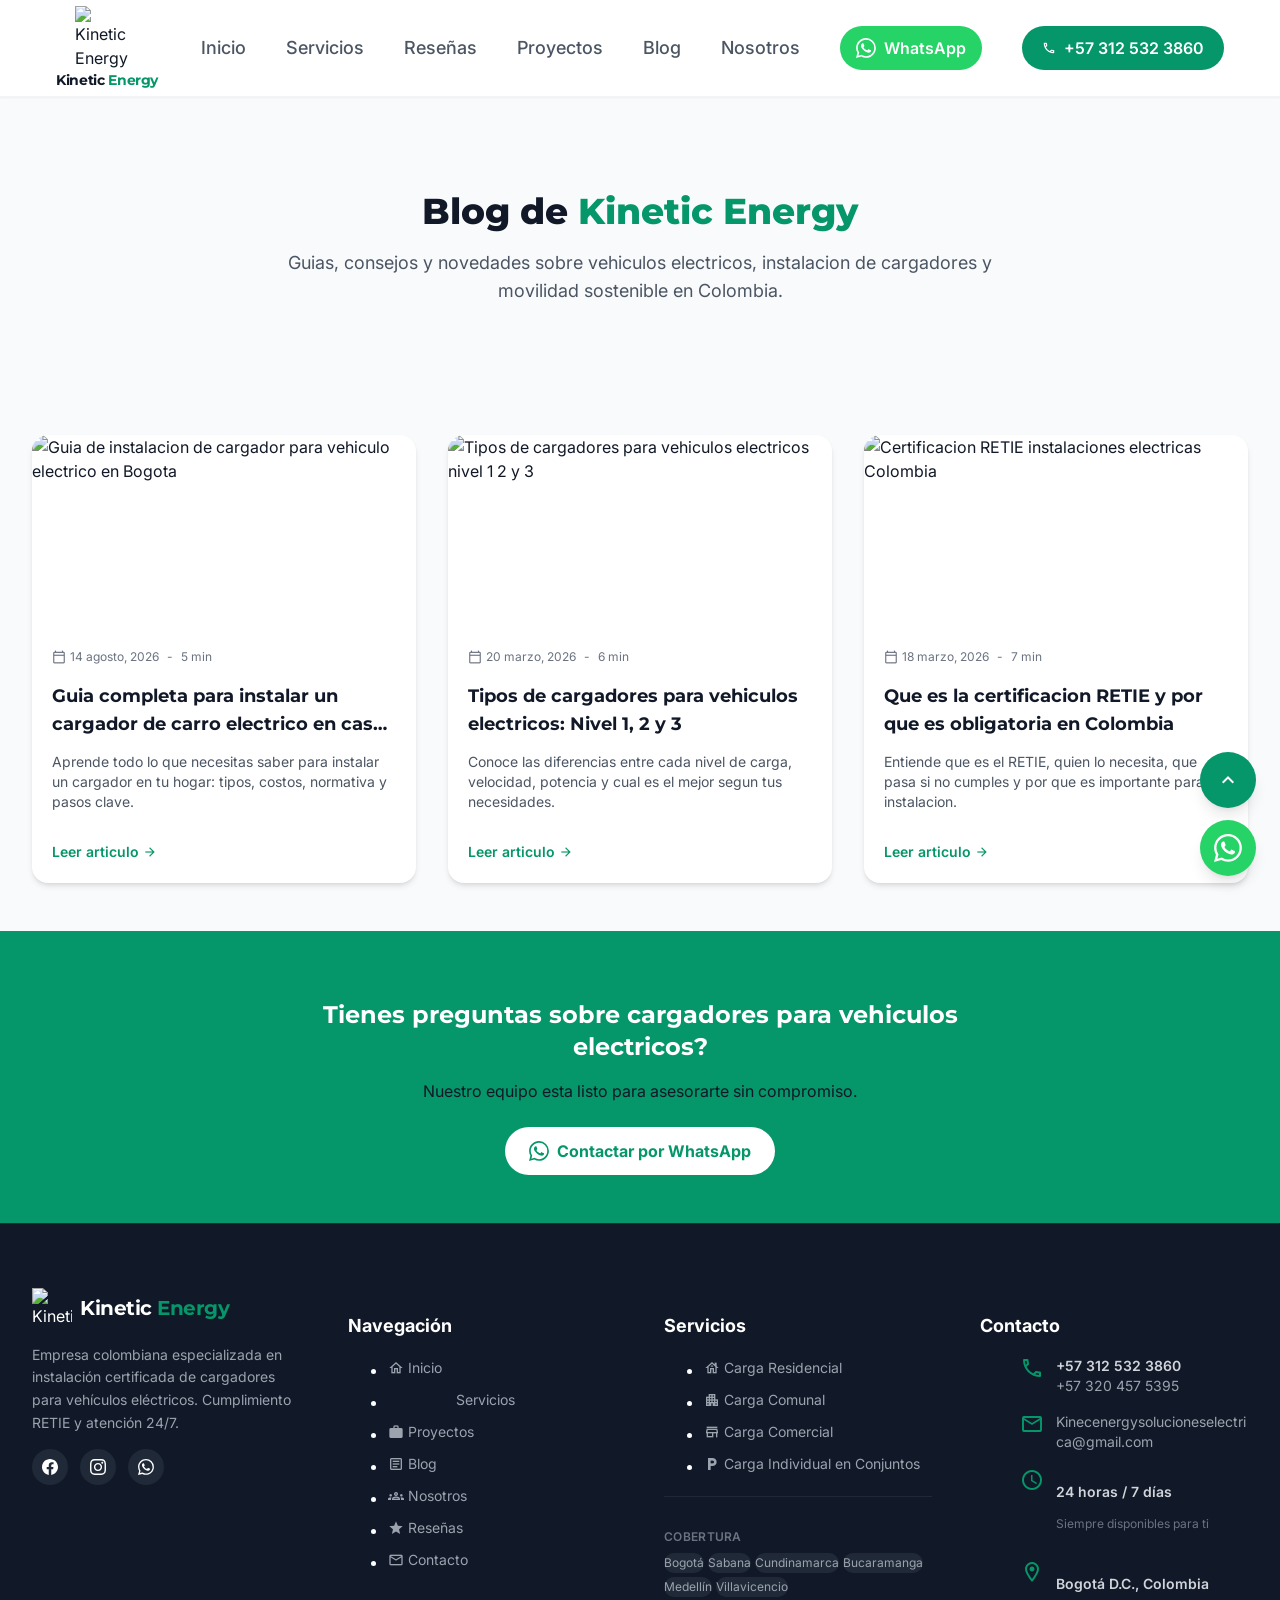
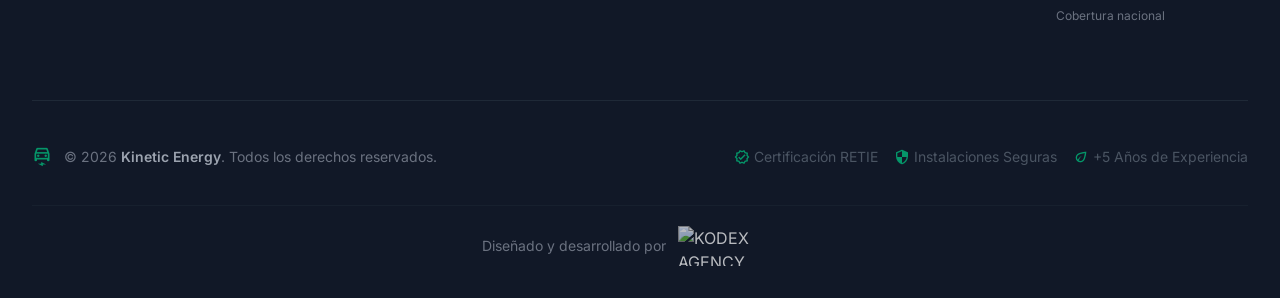
==== blog/articles.html @ fba554c0 "bugFix; routes" ====
<!DOCTYPE html>
<html lang="es">

<head>
  <!-- Google tag (gtag.js) -->
  <script async src="https://www.googletagmanager.com/gtag/js?id=G-LBH65TG3PK"></script>
  <script>
    window.dataLayer = window.dataLayer || [];
    function gtag() { dataLayer.push(arguments); }
    gtag('js', new Date());
    gtag('config', 'G-LBH65TG3PK');
  </script>
  <meta charset="utf-8" />
  <meta content="width=device-width, initial-scale=1.0" name="viewport" />
  <title>Blog | Kinetic Energy - Guias sobre Vehiculos Electricos y Cargadores en Colombia</title>
  <meta name="description"
    content="Articulos, guias y consejos sobre vehiculos electricos, instalacion de cargadores, normativa RETIE y movilidad sostenible en Colombia." />
  <meta name="keywords"
    content="blog vehiculos electricos Colombia, guia cargadores EV, instalacion cargador electrico, normativa RETIE, movilidad electrica Bogota" />
  <meta name="robots" content="index, follow" />
  <meta name="author" content="Kinetic Energy" />
  <link rel="canonical" href="https://kineticenergy.com.co/blog/articles.html" />
  <link rel="sitemap" type="application/xml" href="/sitemap.xml" />
  <!-- Open Graph -->
  <meta property="og:type" content="website" />
  <meta property="og:locale" content="es_CO" />
  <meta property="og:site_name" content="Kinetic Energy" />
  <meta property="og:title" content="Blog | Kinetic Energy - Guias sobre Vehiculos Electricos" />
  <meta property="og:description"
    content="Articulos, guias y consejos sobre vehiculos electricos, instalacion de cargadores y movilidad sostenible en Colombia." />
  <meta property="og:url" content="https://kineticenergy.com.co/blog/articles.html" />
  <meta property="og:image"
    content="https://res.cloudinary.com/dpnv9gx8m/image/upload/f_auto,q_auto,w_1400/v1772758401/kinetic-energy/img/background.webp" />
  <!-- Twitter Card -->
  <meta name="twitter:card" content="summary_large_image" />
  <meta name="twitter:title" content="Blog | Kinetic Energy - Guias sobre Vehiculos Electricos" />
  <meta name="twitter:description"
    content="Articulos, guias y consejos sobre vehiculos electricos y cargadores en Colombia." />
  <meta name="twitter:image"
    content="https://res.cloudinary.com/dpnv9gx8m/image/upload/f_auto,q_auto,w_1400/v1772758401/kinetic-energy/img/background.webp" />
  <!-- JSON-LD Structured Data -->
  <script type="application/ld+json">
{
  "@context": "https://schema.org",
  "@type": "Blog",
  "name": "Blog de Kinetic Energy",
  "description": "Articulos, guias y consejos sobre vehiculos electricos, instalacion de cargadores y movilidad sostenible en Colombia.",
  "url": "https://kineticenergy.com.co/blog/",
  "publisher": {
    "@type": "Organization",
    "name": "Kinetic Energy",
    "logo": {
      "@type": "ImageObject",
      "url": "https://res.cloudinary.com/dpnv9gx8m/image/upload/f_auto,q_auto,w_200/v1772758402/kinetic-energy/img/logo%20ke.png"
    }
  }
}
</script>
  <!-- Favicon -->
  <link rel="icon" type="image/png"
    href="https://res.cloudinary.com/dpnv9gx8m/image/upload/f_auto,q_auto,w_200/v1772758402/kinetic-energy/img/logo%20ke.png" />
  <link rel="apple-touch-icon"
    href="https://res.cloudinary.com/dpnv9gx8m/image/upload/f_auto,q_auto,w_200/v1772758402/kinetic-energy/img/logo%20ke.png" />
  <link href="https://fonts.googleapis.com" rel="preconnect" />
  <link crossorigin="" href="https://fonts.gstatic.com" rel="preconnect" />
  <link rel="preconnect" href="https://res.cloudinary.com" />
  <!-- Fuentes -->
  <link
    href="https://fonts.googleapis.com/css2?family=Inter:wght@300;400;600;700&amp;family=Montserrat:wght@500;700;800&amp;display=swap"
    rel="stylesheet" media="print" onload="this.media='all'" />
  <noscript>
    <link
      href="https://fonts.googleapis.com/css2?family=Inter:wght@300;400;600;700&amp;family=Montserrat:wght@500;700;800&amp;display=swap"
      rel="stylesheet" />
  </noscript>
  <!-- Material Icons -->
  <link href="https://fonts.googleapis.com/icon?family=Material+Icons+Outlined" rel="stylesheet" media="print"
    onload="this.media='all'" />
  <noscript>
    <link href="https://fonts.googleapis.com/icon?family=Material+Icons+Outlined" rel="stylesheet" />
  </noscript>
  <!-- CSS Modular -->
  <link rel="stylesheet" href="css/blog.css" />
  <style>
    .h-48{height:12rem}
    .rounded-t-xl{border-top-left-radius:1rem;border-top-right-radius:1rem}
    .inset-0{inset:0}
    .line-clamp-2{overflow:hidden;display:-webkit-box;-webkit-box-orient:vertical;-webkit-line-clamp:2}
    .line-clamp-3{overflow:hidden;display:-webkit-box;-webkit-box-orient:vertical;-webkit-line-clamp:3}
    .mb-12{margin-bottom:3rem}
    .mt-5{margin-top:1.25rem}
  </style>
</head>

<body class="bg-background-light dark:bg-background-dark text-gray-900 dark:text-text-dark font-sans transition-colors duration-300">
  <!-- Navegacion (componente) -->
  <div id="nav-component"></div>

  <!-- Hero Section -->
  <section class="py-16 bg-gray-50 dark:bg-gray-900">
    <div class="max-w-7xl mx-auto px-4 sm:px-6 lg:px-8 text-center">
      <h1 class="font-display text-4xl md:text-4xl font-extrabold text-gray-900 dark:text-white mb-4">
        Blog de <span class="text-primary">Kinetic Energy</span>
      </h1>
      <p class="text-lg text-gray-600 dark:text-gray-400 max-w-3xl mx-auto">
        Guias, consejos y novedades sobre vehiculos electricos, instalacion de cargadores y movilidad sostenible en Colombia.
      </p>
    </div>
  </section>

  <!-- Lista de Articulos -->
  <section class="py-12">
    <div class="max-w-7xl mx-auto px-4 sm:px-6 lg:px-8">
      <div class="grid grid-cols-1 md:grid-cols-2 lg:grid-cols-3 gap-8">

        <!-- Articulo 1 -->
        <article class="bg-white dark:bg-surface-dark rounded-2xl shadow-md overflow-hidden hover:shadow-xl transition-all">
          <a href="guia-instalacion-cargador-vehiculo-electrico-bogota.html" class="block">
            <div class="relative h-48 overflow-hidden">
              <img src="https://res.cloudinary.com/dpnv9gx8m/image/upload/f_auto,q_auto,w_600/v1772758399/kinetic-energy/img/Home%20Charging.jpg"
                alt="Guia de instalacion de cargador para vehiculo electrico en Bogota"
                class="w-full h-full object-cover" loading="lazy" />
              <span class="absolute top-3 left-3 bg-primary/90 text-white text-xs font-semibold px-3 py-1 rounded-full">Guia</span>
            </div>
            <div class="p-5">
              <div class="flex items-center gap-2 text-xs text-gray-500 dark:text-gray-400 mb-2">
                <span class="flex items-center gap-1">
                  <span class="material-icons-outlined text-sm">calendar_today</span>
                  14 agosto, 2026
                </span>
                <span>-</span>
                <span>5 min</span>
              </div>
              <h2 class="font-display text-lg font-bold text-gray-900 dark:text-white mb-2 line-clamp-2">
                Guia completa para instalar un cargador de carro electrico en casa en Bogota (2026)
              </h2>
              <p class="text-sm text-gray-600 dark:text-gray-400 line-clamp-3">
                Aprende todo lo que necesitas saber para instalar un cargador en tu hogar: tipos, costos, normativa y pasos clave.
              </p>
              <span class="inline-flex items-center gap-1 text-primary font-semibold text-sm mt-4 hover:text-secondary transition">
                Leer articulo
                <span class="material-icons-outlined text-sm">arrow_forward</span>
              </span>
            </div>
          </a>
        </article>

        <!-- Articulo 2 -->
        <article class="bg-white dark:bg-surface-dark rounded-2xl shadow-md overflow-hidden hover:shadow-xl transition-all">
          <a href="tipos-cargadores-vehiculos-electricos-nivel-1-2-3.html" class="block">
            <div class="relative h-48 overflow-hidden">
              <img src="https://res.cloudinary.com/dpnv9gx8m/image/upload/f_auto,q_auto,w_600/v1772758398/kinetic-energy/img/Carga%20Comercial%20y%20Conjuntos.jpg"
                alt="Tipos de cargadores para vehiculos electricos nivel 1 2 y 3"
                class="w-full h-full object-cover" loading="lazy" />
              <span class="absolute top-3 left-3 bg-primary/90 text-white text-xs font-semibold px-3 py-1 rounded-full">Educativo</span>
            </div>
            <div class="p-5">
              <div class="flex items-center gap-2 text-xs text-gray-500 dark:text-gray-400 mb-2">
                <span class="flex items-center gap-1">
                  <span class="material-icons-outlined text-sm">calendar_today</span>
                  20 marzo, 2026
                </span>
                <span>-</span>
                <span>6 min</span>
              </div>
              <h2 class="font-display text-lg font-bold text-gray-900 dark:text-white mb-2 line-clamp-2">
                Tipos de cargadores para vehiculos electricos: Nivel 1, 2 y 3
              </h2>
              <p class="text-sm text-gray-600 dark:text-gray-400 line-clamp-3">
                Conoce las diferencias entre cada nivel de carga, velocidad, potencia y cual es el mejor segun tus necesidades.
              </p>
              <span class="inline-flex items-center gap-1 text-primary font-semibold text-sm mt-4 hover:text-secondary transition">
                Leer articulo
                <span class="material-icons-outlined text-sm">arrow_forward</span>
              </span>
            </div>
          </a>
        </article>

        <!-- Articulo 3 -->
        <article class="bg-white dark:bg-surface-dark rounded-2xl shadow-md overflow-hidden hover:shadow-xl transition-all">
          <a href="certificacion-retie-instalaciones-electricas.html" class="block">
            <div class="relative h-48 overflow-hidden">
              <img src="https://res.cloudinary.com/dpnv9gx8m/image/upload/f_auto,q_auto,w_600/v1772758393/kinetic-energy/img/546460037_122114178602979830_6595005026838582444_n.jpg"
                alt="Certificacion RETIE instalaciones electricas Colombia"
                class="w-full h-full object-cover" loading="lazy" />
              <span class="absolute top-3 left-3 bg-primary/90 text-white text-xs font-semibold px-3 py-1 rounded-full">Normativa</span>
            </div>
            <div class="p-5">
              <div class="flex items-center gap-2 text-xs text-gray-500 dark:text-gray-400 mb-2">
                <span class="flex items-center gap-1">
                  <span class="material-icons-outlined text-sm">calendar_today</span>
                  18 marzo, 2026
                </span>
                <span>-</span>
                <span>7 min</span>
              </div>
              <h2 class="font-display text-lg font-bold text-gray-900 dark:text-white mb-2 line-clamp-2">
                Que es la certificacion RETIE y por que es obligatoria en Colombia
              </h2>
              <p class="text-sm text-gray-600 dark:text-gray-400 line-clamp-3">
                Entiende que es el RETIE, quien lo necesita, que pasa si no cumples y por que es importante para tu instalacion.
              </p>
              <span class="inline-flex items-center gap-1 text-primary font-semibold text-sm mt-4 hover:text-secondary transition">
                Leer articulo
                <span class="material-icons-outlined text-sm">arrow_forward</span>
              </span>
            </div>
          </a>
        </article>

      </div>
    </div>
  </section>

  <!-- CTA Section -->
  <section class="py-12 bg-primary">
    <div class="max-w-3xl mx-auto px-4 sm:px-6 lg:px-8 text-center">
      <h2 class="font-display text-2xl md:text-3xl font-bold text-white mb-4">
        Tienes preguntas sobre cargadores para vehiculos electricos?
      </h2>
      <p class="text-green-100 mb-6">
        Nuestro equipo esta listo para asesorarte sin compromiso.
      </p>
      <a href="https://wa.me/573125323860?text=Hola%2C%20vengo%20desde%20el%20blog%20de%20Kinetic%20Energy%20y%20tengo%20una%20consulta."
        target="_blank"
        class="inline-flex items-center gap-2 bg-white text-primary px-6 py-3 rounded-full font-bold hover:bg-gray-100 transition">
        <svg class="w-5 h-5" fill="currentColor" viewBox="0 0 16 16"><path d="M13.601 2.326A7.854 7.854 0 0 0 7.994 0C3.627 0 .068 3.558.064 7.926c0 1.399.366 2.76 1.057 3.965L0 16l4.204-1.102a7.933 7.933 0 0 0 3.79.965h.004c4.368 0 7.926-3.558 7.93-7.93A7.898 7.898 0 0 0 13.6 2.326zM7.994 14.521a6.573 6.573 0 0 1-3.356-.92l-.24-.144-2.494.654.666-2.433-.156-.251a6.56 6.56 0 0 1-1.007-3.505c0-3.626 2.957-6.584 6.591-6.584a6.56 6.56 0 0 1 4.66 1.931 6.557 6.557 0 0 1 1.928 4.66c-.004 3.639-2.961 6.592-6.592 6.592zm3.615-4.934c-.197-.099-1.17-.578-1.353-.646-.182-.065-.315-.099-.445.099-.133.197-.513.646-.627.775-.114.133-.232.148-.43.05-.197-.1-.836-.308-1.592-.985-.59-.525-.985-1.175-1.103-1.372-.114-.198-.011-.304.088-.403.087-.088.197-.232.296-.346.1-.114.133-.198.198-.33.065-.134.034-.248-.015-.347-.05-.099-.445-1.076-.612-1.47-.16-.389-.323-.335-.445-.34-.114-.007-.247-.007-.38-.007a.729.729 0 0 0-.529.247c-.182.198-.691.677-.691 1.654 0 .977.71 1.916.81 2.049.098.133 1.394 2.132 3.383 2.992.47.205.84.326 1.129.418.475.152.904.129 1.246.08.38-.058 1.171-.48 1.338-.943.164-.464.164-.86.114-.943-.049-.084-.182-.133-.38-.232z"></path></svg>
        Contactar por WhatsApp
      </a>
    </div>
  </section>

  <!-- Footer (componente) -->
  <div id="footer-component"></div>

  <!-- Botones flotantes (componente) -->
  <div id="floating-buttons-component"></div>

  <!-- JS Modular -->
  <script src="/js/components.js"></script>
</body>
</html>
---- blog/css/blog.css ----
/* Tailwind CSS Base */
*,:after,:before{--tw-border-spacing-x:0;--tw-border-spacing-y:0;--tw-translate-x:0;--tw-translate-y:0;--tw-rotate:0;--tw-skew-x:0;--tw-skew-y:0;--tw-scale-x:1;--tw-scale-y:1;--tw-ring-offset-width:0px;--tw-ring-offset-color:#fff;--tw-ring-color:rgba(59,130,246,.5);--tw-ring-offset-shadow:0 0 #0000;--tw-ring-shadow:0 0 #0000;--tw-shadow:0 0 #0000;--tw-shadow-colored:0 0 #0000;box-sizing:border-box;border:0 solid #e5e7eb}:host,html{line-height:1.5;-webkit-text-size-adjust:100%;font-family:Inter,sans-serif}body{margin:0;line-height:inherit}h1,h2,h3,h4,h5,h6{font-size:inherit;font-weight:inherit}a{color:inherit;text-decoration:inherit}img,svg,video{display:block;vertical-align:middle}img,video{max-width:100%;height:auto}.visible{visibility:visible}.fixed{position:fixed}.absolute{position:absolute}.relative{position:relative}.sticky{position:sticky}.bottom-6{bottom:1.5rem}.right-6{right:1.5rem}.top-0{top:0}.z-50{z-index:50}.mx-auto{margin-left:auto;margin-right:auto}.mb-2{margin-bottom:.5rem}.mb-3{margin-bottom:.75rem}.mb-4{margin-bottom:1rem}.mb-6{margin-bottom:1.5rem}.mb-8{margin-bottom:2rem}.mt-1{margin-top:.25rem}.mt-4{margin-top:1rem}.mt-6{margin-top:1.5rem}.mt-8{margin-top:2rem}.mt-12{margin-top:3rem}.block{display:block}.flex{display:flex}.inline-flex{display:inline-flex}.grid{display:grid}.hidden{display:none}.h-10{height:2.5rem}.h-14{height:3.5rem}.h-16{height:4rem}.h-24{height:6rem}.h-4{height:1rem}.h-5{height:1.25rem}.h-7{height:1.75rem}.h-9{height:2.25rem}.h-full{height:100%}.w-10{width:2.5rem}.w-14{width:3.5rem}.w-16{width:4rem}.w-4{width:1rem}.w-5{width:1.25rem}.w-7{width:1.75rem}.w-9{width:2.25rem}.w-auto{width:auto}.w-full{width:100%}.max-w-3xl{max-width:48rem}.max-w-4xl{max-width:56rem}.max-w-7xl{max-width:80rem}.flex-shrink-0{flex-shrink:0}.cursor-pointer{cursor:pointer}.grid-cols-1{grid-template-columns:repeat(1,minmax(0,1fr))}.flex-col{flex-direction:column}.flex-wrap{flex-wrap:wrap}.items-start{align-items:flex-start}.items-center{align-items:center}.justify-center{justify-content:center}.justify-between{justify-content:space-between}.gap-0{gap:0}.gap-1{gap:.25rem}.gap-2{gap:.5rem}.gap-3{gap:.75rem}.gap-4{gap:1rem}.gap-6{gap:1.5rem}.gap-8{gap:2rem}.gap-12{gap:3rem}.space-x-10>:not([hidden])~:not([hidden]){margin-left:2.5rem}.space-y-2>:not([hidden])~:not([hidden]){margin-top:.5rem}.space-y-4>:not([hidden])~:not([hidden]){margin-top:1rem}.overflow-hidden{overflow:hidden}.break-all{word-break:break-all}.rounded-2xl{border-radius:1rem}.rounded-full{border-radius:9999px}.rounded-lg{border-radius:.5rem}.rounded-xl{border-radius:1rem}.border{border-width:1px}.border-b{border-bottom-width:1px}.border-t{border-top-width:1px}.border-l-4{border-left-width:4px}.border-gray-100{border-color:rgb(243 244 246)}.border-gray-200{border-color:rgb(229 231 235)}.border-gray-800{border-color:rgb(31 41 55)}.border-gray-800\/50{border-color:rgba(31,41,55,.5)}.border-primary{border-color:rgb(5 150 105)}.bg-background-light{background-color:rgb(249 250 251)}.bg-gray-50{background-color:rgb(249 250 251)}.bg-gray-100{background-color:rgb(243 244 246)}.bg-gray-800{background-color:rgb(31 41 55)}.bg-gray-900{background-color:rgb(17 24 39)}.bg-primary{background-color:rgb(5 150 105)}.bg-primary\/5{background-color:rgba(5,150,105,.05)}.bg-primary\/10{background-color:rgba(5,150,105,.1)}.bg-surface-light{background-color:rgb(255 255 255)}.bg-surface-light\/90{background-color:hsla(0,0%,100%,.9)}.bg-white{background-color:rgb(255 255 255)}.bg-\[\#25D366\]{background-color:rgb(37 211 102)}.object-cover{object-fit:cover}.object-contain{object-fit:contain}.p-4{padding:1rem}.p-5{padding:1.25rem}.p-6{padding:1.5rem}.px-3{padding-left:.75rem;padding-right:.75rem}.px-4{padding-left:1rem;padding-right:1rem}.px-5{padding-left:1.25rem;padding-right:1.25rem}.px-6{padding-left:1.5rem;padding-right:1.5rem}.py-1{padding-top:.25rem;padding-bottom:.25rem}.py-2{padding-top:.5rem;padding-bottom:.5rem}.py-2\.5{padding-top:.625rem;padding-bottom:.625rem}.py-3{padding-top:.75rem;padding-bottom:.75rem}.py-4{padding-top:1rem;padding-bottom:1rem}.py-8{padding-top:2rem;padding-bottom:2rem}.py-12{padding-top:3rem;padding-bottom:3rem}.py-16{padding-top:4rem;padding-bottom:4rem}.py-0\.5{padding-top:.125rem;padding-bottom:.125rem}.pb-8{padding-bottom:2rem}.pl-4{padding-left:1rem}.pl-6{padding-left:1.5rem}.pt-5{padding-top:1.25rem}.pt-8{padding-top:2rem}.pt-16{padding-top:4rem}.text-left{text-align:left}.text-center{text-align:center}.font-display{font-family:Montserrat,sans-serif}.font-sans{font-family:Inter,sans-serif}.text-2xl{font-size:1.5rem;line-height:2rem}.text-3xl{font-size:1.875rem;line-height:2.25rem}.text-4xl{font-size:2.25rem;line-height:2.5rem}.text-base{font-size:1rem;line-height:1.5rem}.text-lg{font-size:1.125rem;line-height:1.75rem}.text-sm{font-size:.875rem;line-height:1.25rem}.text-xl{font-size:1.25rem;line-height:1.75rem}.text-xs{font-size:.75rem;line-height:1rem}.font-bold{font-weight:700}.font-extrabold{font-weight:800}.font-medium{font-weight:500}.font-semibold{font-weight:600}.uppercase{text-transform:uppercase}.leading-relaxed{line-height:1.625}.leading-tight{line-height:1.25}.tracking-tight{letter-spacing:-.025em}.tracking-wide{letter-spacing:.025em}.text-gray-300{color:rgb(209 213 219)}.text-gray-400{color:rgb(156 163 175)}.text-gray-500{color:rgb(107 114 128)}.text-gray-600{color:rgb(75 85 99)}.text-gray-700{color:rgb(55 65 81)}.text-gray-900{color:rgb(17 24 39)}.text-primary{color:rgb(5 150 105)}.text-white{color:rgb(255 255 255)}.opacity-70{opacity:.7}.shadow-lg{--tw-shadow:0 10px 15px -3px rgba(0,0,0,.1),0 4px 6px -4px rgba(0,0,0,.1);box-shadow:var(--tw-ring-offset-shadow,0 0 #0000),var(--tw-ring-shadow,0 0 #0000),var(--tw-shadow)}.shadow-md{--tw-shadow:0 4px 6px -1px rgba(0,0,0,.1),0 2px 4px -2px rgba(0,0,0,.1);box-shadow:var(--tw-ring-offset-shadow,0 0 #0000),var(--tw-ring-shadow,0 0 #0000),var(--tw-shadow)}.shadow-sm{--tw-shadow:0 1px 2px 0 rgba(0,0,0,.05);box-shadow:var(--tw-ring-offset-shadow,0 0 #0000),var(--tw-ring-shadow,0 0 #0000),var(--tw-shadow)}.shadow-green-500\/30{--tw-shadow-color:rgba(34,197,94,.3);--tw-shadow:var(--tw-shadow-colored)}.backdrop-blur-md{backdrop-filter:blur(12px)}.transition{transition-property:color,background-color,border-color,text-decoration-color,fill,stroke,opacity,box-shadow,transform,filter,backdrop-filter;transition-timing-function:cubic-bezier(.4,0,.2,1);transition-duration:.15s}.transition-all{transition-property:all;transition-timing-function:cubic-bezier(.4,0,.2,1);transition-duration:.15s}.transition-colors{transition-property:color,background-color,border-color,text-decoration-color,fill,stroke;transition-timing-function:cubic-bezier(.4,0,.2,1);transition-duration:.15s}.transition-opacity{transition-property:opacity;transition-timing-function:cubic-bezier(.4,0,.2,1);transition-duration:.15s}.duration-300{transition-duration:.3s}.hover\:bg-secondary:hover{background-color:rgb(4 120 87)}.hover\:bg-\[\#20bd5a\]:hover{background-color:rgb(32 189 90)}.hover\:bg-\[\#1877F2\]:hover{background-color:rgb(24 119 242)}.hover\:bg-\[\#25D366\]:hover{background-color:rgb(37 211 102)}.hover\:bg-gray-50:hover{background-color:rgb(249 250 251)}.hover\:bg-gray-100:hover{background-color:rgb(243 244 246)}.hover\:bg-gradient-to-br:hover{background-image:linear-gradient(to bottom right,var(--tw-gradient-stops))}.hover\:from-\[\#833AB4\]:hover{--tw-gradient-from:#833ab4;--tw-gradient-to:rgba(131,58,180,0);--tw-gradient-stops:var(--tw-gradient-from),var(--tw-gradient-to)}.hover\:to-\[\#F77737\]:hover{--tw-gradient-to:#f77737}.hover\:text-primary:hover{color:rgb(5 150 105)}.hover\:text-secondary:hover{color:rgb(4 120 87)}.hover\:opacity-100:hover{opacity:1}.hover\:shadow-xl:hover{--tw-shadow:0 20px 25px -5px rgba(0,0,0,.1),0 8px 10px -6px rgba(0,0,0,.1);box-shadow:var(--tw-ring-offset-shadow,0 0 #0000),var(--tw-ring-shadow,0 0 #0000),var(--tw-shadow)}.hover\:scale-110:hover{transform:scale(1.1)}.focus\:outline-none:focus{outline:2px solid transparent;outline-offset:2px}.dark\:border-gray-700:is(.dark *){border-color:rgb(55 65 81)}.dark\:bg-background-dark:is(.dark *){background-color:rgb(17 24 39)}.dark\:bg-gray-800:is(.dark *){background-color:rgb(31 41 55)}.dark\:bg-surface-dark:is(.dark *){background-color:rgb(31 41 55)}.dark\:bg-surface-dark\/90:is(.dark *){background-color:rgba(31,41,55,.9)}.dark\:text-gray-300:is(.dark *){color:rgb(209 213 219)}.dark\:text-gray-400:is(.dark *){color:rgb(156 163 175)}.dark\:text-text-dark:is(.dark *){color:rgb(243 244 246)}.dark\:text-white:is(.dark *){color:rgb(255 255 255)}.dark\:hover\:bg-gray-800:hover:is(.dark *){background-color:rgb(31 41 55)}.dark\:hover\:text-primary:hover:is(.dark *){color:rgb(5 150 105)}@media (min-width:640px){.sm\:px-6{padding-left:1.5rem;padding-right:1.5rem}}@media (min-width:768px){.md\:flex{display:flex}.md\:hidden{display:none}.md\:grid-cols-2{grid-template-columns:repeat(2,minmax(0,1fr))}.md\:flex-row{flex-direction:row}.md\:text-left{text-align:left}.md\:text-4xl{font-size:2.25rem;line-height:2.5rem}.md\:text-xl{font-size:1.25rem;line-height:1.75rem}}@media (min-width:1024px){.lg\:grid-cols-3{grid-template-columns:repeat(3,minmax(0,1fr))}.lg\:grid-cols-4{grid-template-columns:repeat(4,minmax(0,1fr))}.lg\:inline{display:inline}.lg\:flex-row{flex-direction:row}.lg\:px-8{padding-left:2rem;padding-right:2rem}.lg\:px-14{padding-left:3.5rem;padding-right:3.5rem}}

/* Custom Styles */
html{scroll-behavior:smooth;scroll-padding-top:6rem}
#scroll-top-btn{opacity:0;visibility:hidden;transition:all .3s ease}
#scroll-top-btn.visible{opacity:1;visibility:visible}
a,button{transition:all .3s ease}
#mobile-menu{max-height:0;overflow:hidden;transition:max-height .4s ease,opacity .3s ease;opacity:0}
#mobile-menu.open{max-height:500px;opacity:1}
.hamburger-icon{transition:transform .3s ease}
.hamburger-icon.rotate{transform:rotate(90deg)}

/* Prose Styles */
.prose h2{font-family:Montserrat,sans-serif;font-size:1.5rem;font-weight:700;color:#111827;margin-top:2rem;margin-bottom:1rem;line-height:1.25}
.prose h3{font-family:Montserrat,sans-serif;font-size:1.25rem;font-weight:600;color:#111827;margin-top:1.5rem;margin-bottom:.75rem}
.prose p{margin-bottom:1rem;line-height:1.75;color:#4b5563}
.prose ul,.prose ol{margin-bottom:1rem;padding-left:1.5rem}
.prose ul{list-style-type:disc}
.prose ol{list-style-type:decimal}
.prose li{margin-bottom:.5rem;line-height:1.625;color:#4b5563}
.prose strong{font-weight:600;color:#111827}
.prose a{color:#059669;text-decoration:underline}
.prose a:hover{color:#047857}
.dark .prose h2,.dark .prose h3,.dark .prose strong{color:#f3f4f6}
.dark .prose p,.dark .prose li{color:#9ca3af}

/* Animations */
@keyframes ping{75%,100%{transform:scale(1.5);opacity:0}}
.animate-ping{animation:ping 1.5s cubic-bezier(0,0,.2,1) infinite}
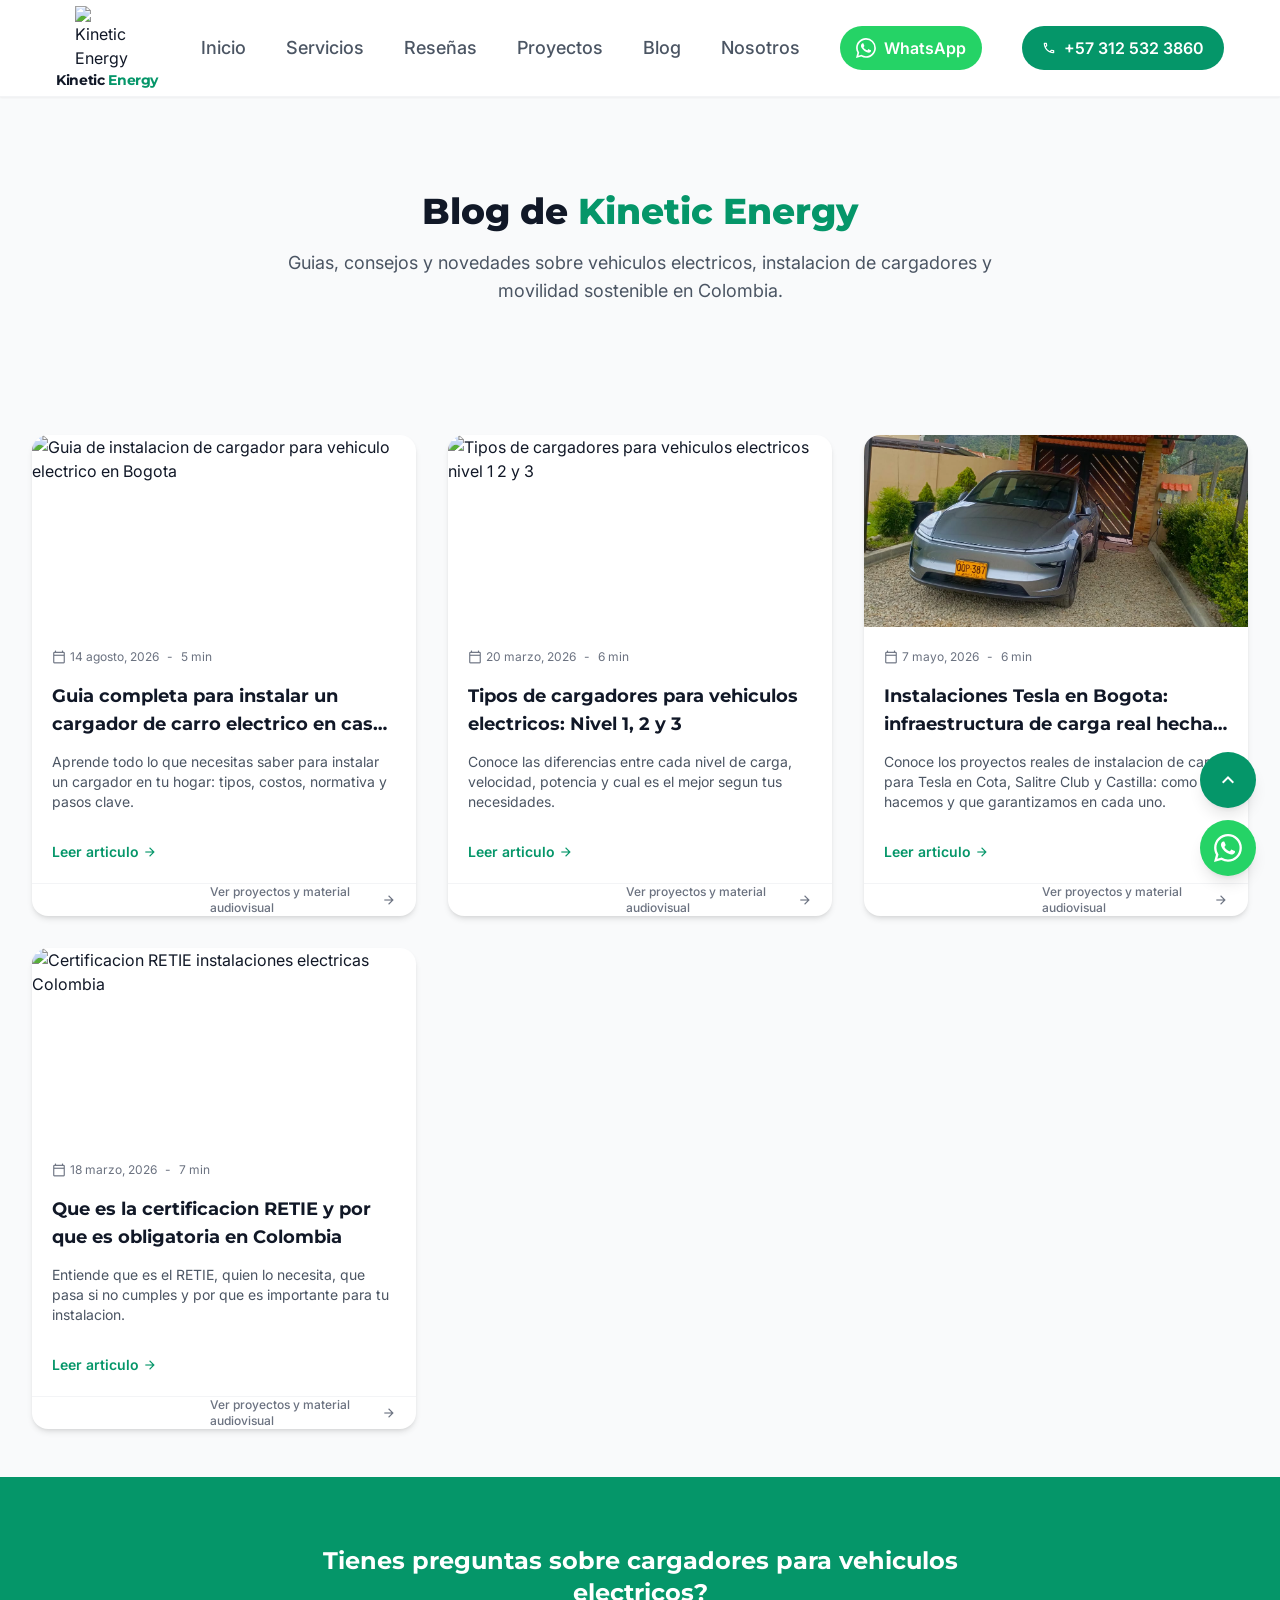
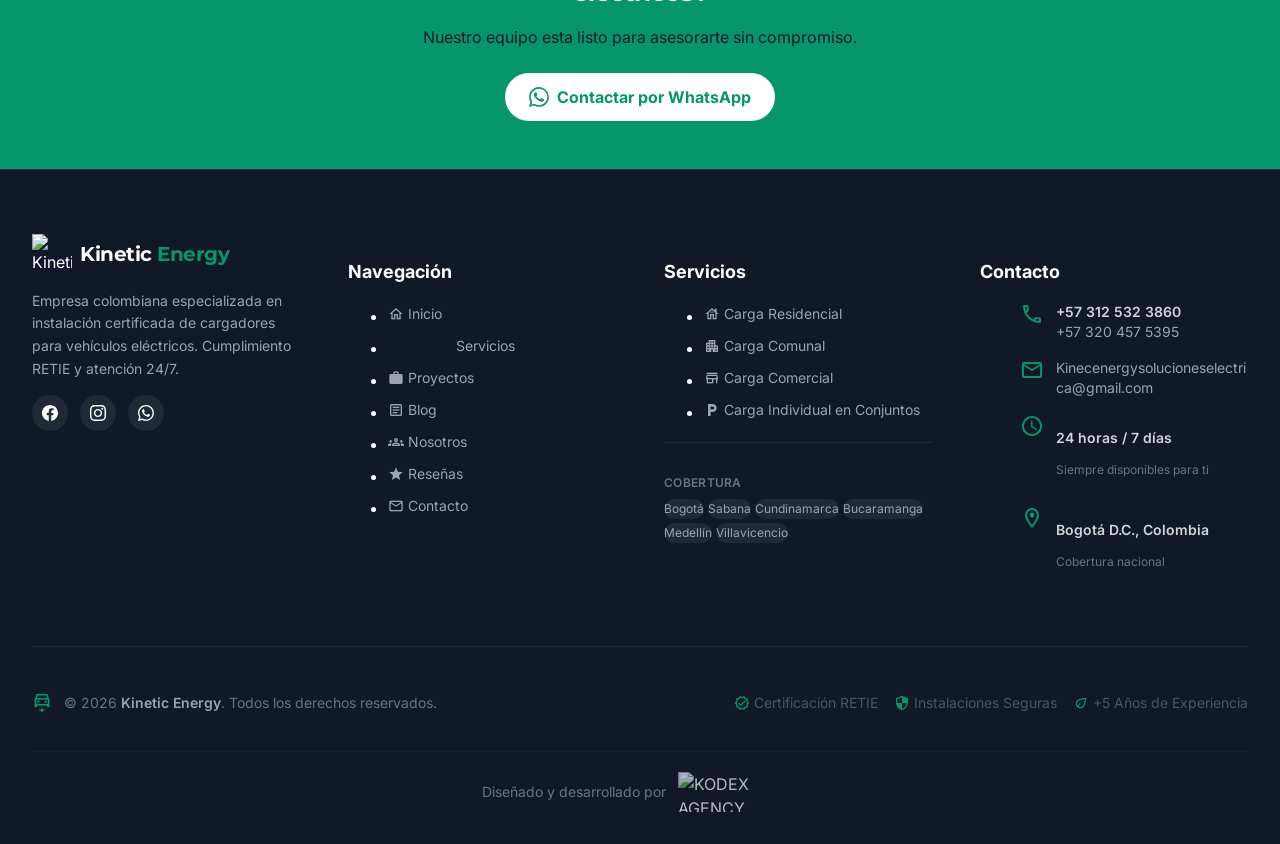
==== commit d096ce5d: "feature; proyectos tesla y articulo en el blog" ====
--- a/blog/articles.html
+++ b/blog/articles.html
@@ -114,8 +114,8 @@
       <div class="grid grid-cols-1 md:grid-cols-2 lg:grid-cols-3 gap-8">
 
         <!-- Articulo 1 -->
-        <article class="bg-white dark:bg-surface-dark rounded-2xl shadow-md overflow-hidden hover:shadow-xl transition-all">
-          <a href="guia-instalacion-cargador-vehiculo-electrico-bogota.html" class="block">
+        <article class="bg-white dark:bg-surface-dark rounded-2xl shadow-md overflow-hidden hover:shadow-xl transition-all flex flex-col">
+          <a href="guia-instalacion-cargador-vehiculo-electrico-bogota.html" class="block flex-1">
             <div class="relative h-48 overflow-hidden">
               <img src="https://res.cloudinary.com/dpnv9gx8m/image/upload/f_auto,q_auto,w_600/v1772758399/kinetic-energy/img/Home%20Charging.jpg"
                 alt="Guia de instalacion de cargador para vehiculo electrico en Bogota"
@@ -143,11 +143,18 @@
               </span>
             </div>
           </a>
+          <div class="px-5 pb-4 border-t border-gray-100 dark:border-gray-700 pt-3">
+            <a href="/#projects" class="inline-flex items-center gap-1 text-xs text-gray-500 dark:text-gray-400 hover:text-primary dark:hover:text-primary transition font-medium">
+              <span class="material-icons-outlined text-sm">play_circle</span>
+              Ver proyectos y material audiovisual
+              <span class="material-icons-outlined text-sm">arrow_forward</span>
+            </a>
+          </div>
         </article>
 
         <!-- Articulo 2 -->
-        <article class="bg-white dark:bg-surface-dark rounded-2xl shadow-md overflow-hidden hover:shadow-xl transition-all">
-          <a href="tipos-cargadores-vehiculos-electricos-nivel-1-2-3.html" class="block">
+        <article class="bg-white dark:bg-surface-dark rounded-2xl shadow-md overflow-hidden hover:shadow-xl transition-all flex flex-col">
+          <a href="tipos-cargadores-vehiculos-electricos-nivel-1-2-3.html" class="block flex-1">
             <div class="relative h-48 overflow-hidden">
               <img src="https://res.cloudinary.com/dpnv9gx8m/image/upload/f_auto,q_auto,w_600/v1772758398/kinetic-energy/img/Carga%20Comercial%20y%20Conjuntos.jpg"
                 alt="Tipos de cargadores para vehiculos electricos nivel 1 2 y 3"
@@ -175,11 +182,57 @@
               </span>
             </div>
           </a>
+          <div class="px-5 pb-4 border-t border-gray-100 dark:border-gray-700 pt-3">
+            <a href="/#projects" class="inline-flex items-center gap-1 text-xs text-gray-500 dark:text-gray-400 hover:text-primary dark:hover:text-primary transition font-medium">
+              <span class="material-icons-outlined text-sm">play_circle</span>
+              Ver proyectos y material audiovisual
+              <span class="material-icons-outlined text-sm">arrow_forward</span>
+            </a>
+          </div>
         </article>
 
+        <!-- Articulo 4 -->
+        <article class="bg-white dark:bg-surface-dark rounded-2xl shadow-md overflow-hidden hover:shadow-xl transition-all flex flex-col">
+          <a href="instalaciones-tesla-bogota-kinetic-energy.html" class="block flex-1">
+            <div class="relative h-48 overflow-hidden">
+              <img src="../img/proyectos/proyecto_5/WhatsApp%20Image%202026-05-02%20at%2009.11.15.jpeg"
+                alt="Instalaciones Tesla en Bogota realizadas por Kinetic Energy"
+                class="w-full h-full object-cover" loading="lazy" />
+              <span class="absolute top-3 left-3 bg-primary/90 text-white text-xs font-semibold px-3 py-1 rounded-full">Casos de Exito</span>
+            </div>
+            <div class="p-5">
+              <div class="flex items-center gap-2 text-xs text-gray-500 dark:text-gray-400 mb-2">
+                <span class="flex items-center gap-1">
+                  <span class="material-icons-outlined text-sm">calendar_today</span>
+                  7 mayo, 2026
+                </span>
+                <span>-</span>
+                <span>6 min</span>
+              </div>
+              <h2 class="font-display text-lg font-bold text-gray-900 dark:text-white mb-2 line-clamp-2">
+                Instalaciones Tesla en Bogota: infraestructura de carga real hecha por Kinetic Energy
+              </h2>
+              <p class="text-sm text-gray-600 dark:text-gray-400 line-clamp-3">
+                Conoce los proyectos reales de instalacion de carga para Tesla en Cota, Salitre Club y Castilla: como los hacemos y que garantizamos en cada uno.
+              </p>
+              <span class="inline-flex items-center gap-1 text-primary font-semibold text-sm mt-4 hover:text-secondary transition">
+                Leer articulo
+                <span class="material-icons-outlined text-sm">arrow_forward</span>
+              </span>
+            </div>
+          </a>
+          <div class="px-5 pb-4 border-t border-gray-100 dark:border-gray-700 pt-3">
+            <a href="/#projects" class="inline-flex items-center gap-1 text-xs text-gray-500 dark:text-gray-400 hover:text-primary dark:hover:text-primary transition font-medium">
+              <span class="material-icons-outlined text-sm">play_circle</span>
+              Ver proyectos y material audiovisual
+              <span class="material-icons-outlined text-sm">arrow_forward</span>
+            </a>
+          </div>
+        </article>
+
         <!-- Articulo 3 -->
-        <article class="bg-white dark:bg-surface-dark rounded-2xl shadow-md overflow-hidden hover:shadow-xl transition-all">
-          <a href="certificacion-retie-instalaciones-electricas.html" class="block">
+        <article class="bg-white dark:bg-surface-dark rounded-2xl shadow-md overflow-hidden hover:shadow-xl transition-all flex flex-col">
+          <a href="certificacion-retie-instalaciones-electricas.html" class="block flex-1">
             <div class="relative h-48 overflow-hidden">
               <img src="https://res.cloudinary.com/dpnv9gx8m/image/upload/f_auto,q_auto,w_600/v1772758393/kinetic-energy/img/546460037_122114178602979830_6595005026838582444_n.jpg"
                 alt="Certificacion RETIE instalaciones electricas Colombia"
@@ -207,6 +260,13 @@
               </span>
             </div>
           </a>
+          <div class="px-5 pb-4 border-t border-gray-100 dark:border-gray-700 pt-3">
+            <a href="/#projects" class="inline-flex items-center gap-1 text-xs text-gray-500 dark:text-gray-400 hover:text-primary dark:hover:text-primary transition font-medium">
+              <span class="material-icons-outlined text-sm">play_circle</span>
+              Ver proyectos y material audiovisual
+              <span class="material-icons-outlined text-sm">arrow_forward</span>
+            </a>
+          </div>
         </article>
 
       </div>
